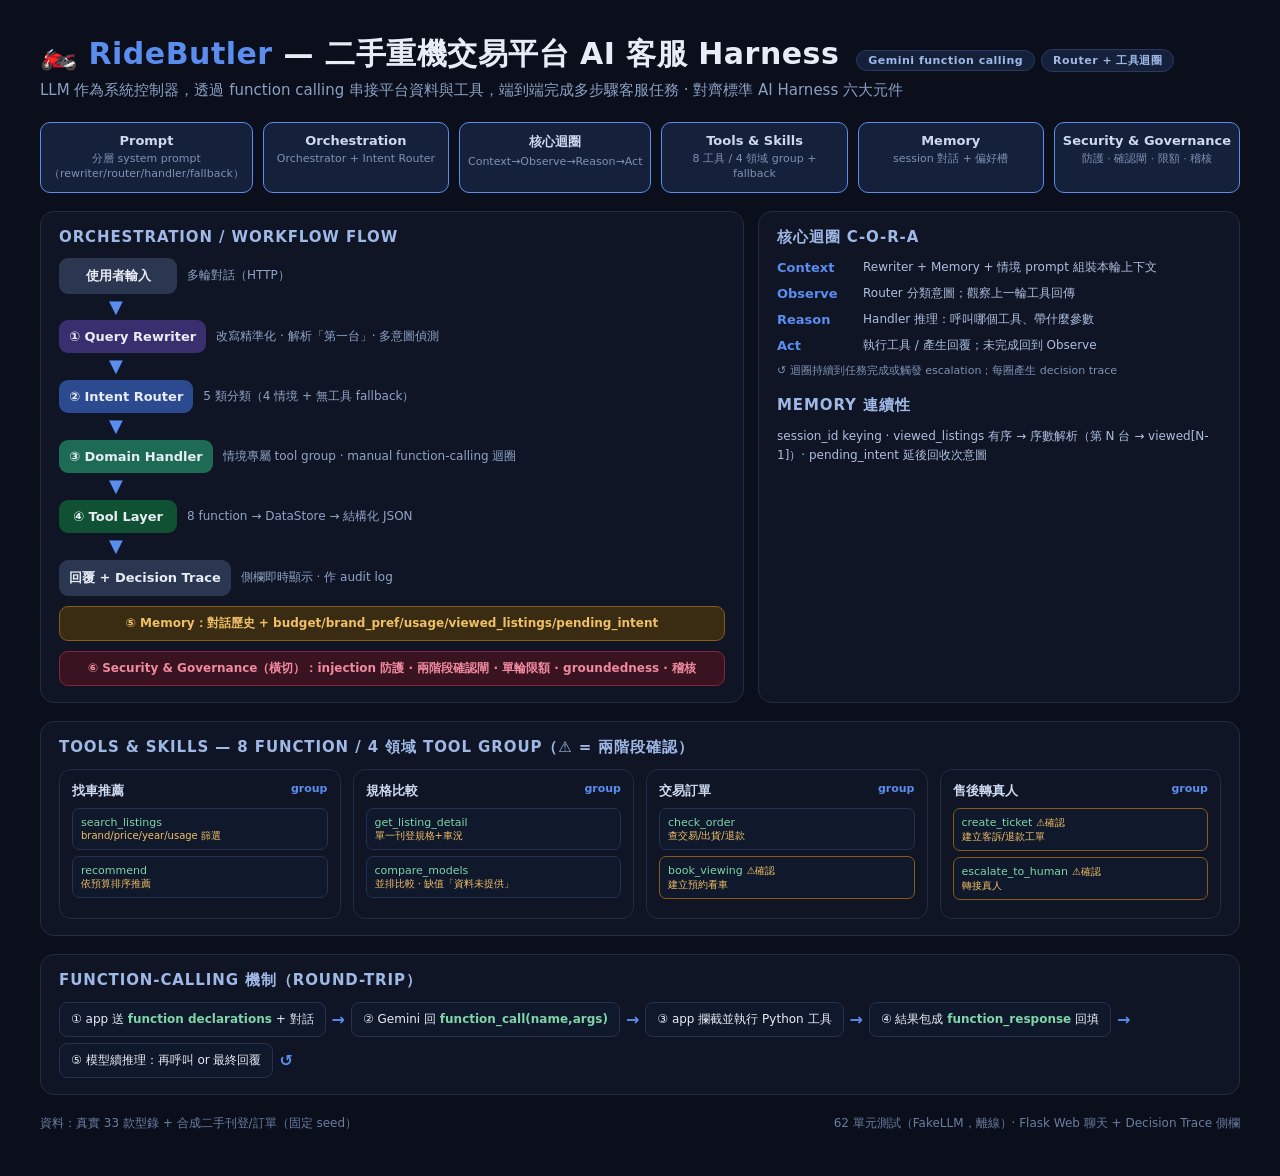
==== report/infographic.html @ eb48b734 "docs: written report + AI-Harness infographic (HTML + PNG) Co-Authored-By: Claude Opus 4.8 (1M conte" ====
<!doctype html>
<html lang="zh-Hant">
<head>
<meta charset="utf-8">
<title>RideButler AI Harness — Infographic</title>
<style>
  * { margin:0; padding:0; box-sizing:border-box; font-family:"PingFang TC","Microsoft JhengHei",system-ui,sans-serif; }
  body { background:#0b0f1c; color:#e8ecf5; width:1280px; padding:34px 40px 44px; }
  h1 { font-size:30px; letter-spacing:.5px; }
  h1 .em { color:#5b8def; }
  .sub { color:#8aa0c4; margin-top:6px; font-size:15px; }
  .grid6 { display:grid; grid-template-columns:repeat(6,1fr); gap:10px; margin:22px 0 6px; }
  .comp { background:#141b2e; border:1px solid #25304a; border-radius:10px; padding:10px 8px; text-align:center; }
  .comp .t { font-size:13px; font-weight:700; color:#cdd9ef; }
  .comp .d { font-size:11px; color:#7e92b4; margin-top:4px; line-height:1.35; }
  .comp.hl { border-color:#5b8def; background:#15203a; }
  .row { display:flex; gap:14px; margin-top:18px; }
  .panel { background:#0f1525; border:1px solid #222c44; border-radius:14px; padding:16px 18px; }
  .panel h2 { font-size:15px; color:#9fb8e6; text-transform:uppercase; letter-spacing:.06em; margin-bottom:12px; }
  .flow { flex:1.5; }
  .pipe { display:flex; flex-direction:column; gap:8px; }
  .stage { display:flex; align-items:center; gap:10px; }
  .chip { min-width:118px; text-align:center; padding:9px 10px; border-radius:9px; font-size:13px; font-weight:700; }
  .c-user{ background:#2b3650; } .c-rw{ background:#3a2f6e; } .c-rt{ background:#2b4a8f; }
  .c-hd{ background:#1d6b54; } .c-tool{ background:#0f5132; } .c-reply{ background:#2b3650; }
  .stage .desc { font-size:12px; color:#90a4c6; }
  .arrow { color:#5b8def; font-size:18px; padding-left:50px; line-height:.6; }
  .crossbar { margin-top:10px; display:flex; gap:10px; }
  .bar { flex:1; border-radius:9px; padding:8px 10px; font-size:12px; text-align:center; font-weight:600; }
  .mem { background:#3a2c12; border:1px solid #8a5a16; color:#f0c068; }
  .gov { background:#3a1320; border:1px solid #8a2440; color:#f08aa0; }
  .cora { flex:1; }
  .cora .step { display:flex; align-items:center; gap:8px; margin-bottom:9px; }
  .cora .k { width:78px; font-weight:800; font-size:13px; color:#5b8def; }
  .cora .v { font-size:12px; color:#aebede; }
  .cora .loopnote { font-size:11px; color:#7e92b4; margin-top:4px; }
  .tools { margin-top:18px; }
  .tgrid { display:grid; grid-template-columns:repeat(4,1fr); gap:12px; }
  .dom { background:#0f1525; border:1px solid #222c44; border-radius:12px; padding:12px; }
  .dom .h { font-size:13px; font-weight:800; color:#cdd9ef; margin-bottom:8px; display:flex; justify-content:space-between; }
  .dom .h .g { color:#5b8def; font-size:11px; font-weight:600; }
  .tool { background:#10182b; border:1px solid #243150; border-radius:7px; padding:6px 8px; margin-bottom:6px; font-size:12px; }
  .tool code { color:#7fd4a8; font-size:11px; }
  .tool.warn { border-color:#8a5a16; }
  .tool .lock { color:#f0c068; font-size:10px; }
  .rt { margin-top:18px; }
  .rtsteps { display:flex; align-items:center; gap:6px; flex-wrap:wrap; }
  .rtbox { background:#10182b; border:1px solid #243150; border-radius:8px; padding:8px 11px; font-size:12px; }
  .rtbox b { color:#7fd4a8; }
  .rtar { color:#5b8def; font-weight:800; }
  .foot { margin-top:20px; color:#6b7ea0; font-size:12px; display:flex; justify-content:space-between; }
  .tag { display:inline-block; background:#15203a; border:1px solid #2b3a5c; color:#9fb8e6; border-radius:20px; padding:3px 11px; font-size:11px; margin-left:6px; }
</style>
</head>
<body>
  <h1>🏍️ <span class="em">RideButler</span> — 二手重機交易平台 AI 客服 Harness
    <span class="tag">Gemini function calling</span><span class="tag">Router + 工具迴圈</span></h1>
  <div class="sub">LLM 作為系統控制器，透過 function calling 串接平台資料與工具，端到端完成多步驟客服任務 · 對齊標準 AI Harness 六大元件</div>

  <!-- 6 canonical components -->
  <div class="grid6">
    <div class="comp hl"><div class="t">Prompt</div><div class="d">分層 system prompt（rewriter/router/handler/fallback）</div></div>
    <div class="comp hl"><div class="t">Orchestration</div><div class="d">Orchestrator + Intent Router</div></div>
    <div class="comp hl"><div class="t">核心迴圈</div><div class="d">Context→Observe→Reason→Act</div></div>
    <div class="comp hl"><div class="t">Tools & Skills</div><div class="d">8 工具 / 4 領域 group + fallback</div></div>
    <div class="comp hl"><div class="t">Memory</div><div class="d">session 對話 + 偏好槽</div></div>
    <div class="comp hl"><div class="t">Security & Governance</div><div class="d">防護 · 確認閘 · 限額 · 稽核</div></div>
  </div>

  <!-- main flow + C-O-R-A -->
  <div class="row">
    <div class="panel flow">
      <h2>Orchestration / Workflow Flow</h2>
      <div class="pipe">
        <div class="stage"><div class="chip c-user">使用者輸入</div><div class="desc">多輪對話（HTTP）</div></div>
        <div class="arrow">▼</div>
        <div class="stage"><div class="chip c-rw">① Query Rewriter</div><div class="desc">改寫精準化 · 解析「第一台」· 多意圖偵測</div></div>
        <div class="arrow">▼</div>
        <div class="stage"><div class="chip c-rt">② Intent Router</div><div class="desc">5 類分類（4 情境 + 無工具 fallback）</div></div>
        <div class="arrow">▼</div>
        <div class="stage"><div class="chip c-hd">③ Domain Handler</div><div class="desc">情境專屬 tool group · manual function-calling 迴圈</div></div>
        <div class="arrow">▼</div>
        <div class="stage"><div class="chip c-tool">④ Tool Layer</div><div class="desc">8 function → DataStore → 結構化 JSON</div></div>
        <div class="arrow">▼</div>
        <div class="stage"><div class="chip c-reply">回覆 + Decision Trace</div><div class="desc">側欄即時顯示 · 作 audit log</div></div>
      </div>
      <div class="crossbar">
        <div class="bar mem">⑤ Memory：對話歷史 + budget/brand_pref/usage/viewed_listings/pending_intent</div>
      </div>
      <div class="crossbar">
        <div class="bar gov">⑥ Security & Governance（橫切）：injection 防護 · 兩階段確認閘 · 單輪限額 · groundedness · 稽核</div>
      </div>
    </div>

    <div class="panel cora">
      <h2>核心迴圈 C-O-R-A</h2>
      <div class="step"><div class="k">Context</div><div class="v">Rewriter + Memory + 情境 prompt 組裝本輪上下文</div></div>
      <div class="step"><div class="k">Observe</div><div class="v">Router 分類意圖；觀察上一輪工具回傳</div></div>
      <div class="step"><div class="k">Reason</div><div class="v">Handler 推理：呼叫哪個工具、帶什麼參數</div></div>
      <div class="step"><div class="k">Act</div><div class="v">執行工具 / 產生回覆；未完成回到 Observe</div></div>
      <div class="loopnote">↺ 迴圈持續到任務完成或觸發 escalation；每圈產生 decision trace</div>
      <h2 style="margin-top:18px">Memory 連續性</h2>
      <div class="v" style="font-size:12px;color:#aebede;line-height:1.6">
        session_id keying · viewed_listings 有序 → 序數解析（第 N 台 → viewed[N-1]）· pending_intent 延後回收次意圖
      </div>
    </div>
  </div>

  <!-- tool chain -->
  <div class="panel tools">
    <h2>Tools & Skills — 8 function / 4 領域 tool group（⚠ = 兩階段確認）</h2>
    <div class="tgrid">
      <div class="dom"><div class="h">找車推薦 <span class="g">group</span></div>
        <div class="tool"><code>search_listings</code><div class="lock">brand/price/year/usage 篩選</div></div>
        <div class="tool"><code>recommend</code><div class="lock">依預算排序推薦</div></div>
      </div>
      <div class="dom"><div class="h">規格比較 <span class="g">group</span></div>
        <div class="tool"><code>get_listing_detail</code><div class="lock">單一刊登規格+車況</div></div>
        <div class="tool"><code>compare_models</code><div class="lock">並排比較 · 缺值「資料未提供」</div></div>
      </div>
      <div class="dom"><div class="h">交易訂單 <span class="g">group</span></div>
        <div class="tool"><code>check_order</code><div class="lock">查交易/出貨/退款</div></div>
        <div class="tool warn"><code>book_viewing</code> <span class="lock">⚠確認</span><div class="lock">建立預約看車</div></div>
      </div>
      <div class="dom"><div class="h">售後轉真人 <span class="g">group</span></div>
        <div class="tool warn"><code>create_ticket</code> <span class="lock">⚠確認</span><div class="lock">建立客訴/退款工單</div></div>
        <div class="tool warn"><code>escalate_to_human</code> <span class="lock">⚠確認</span><div class="lock">轉接真人</div></div>
      </div>
    </div>
  </div>

  <!-- function-calling round trip -->
  <div class="panel rt">
    <h2>Function-Calling 機制（round-trip）</h2>
    <div class="rtsteps">
      <div class="rtbox">① app 送 <b>function declarations</b> + 對話</div>
      <span class="rtar">→</span>
      <div class="rtbox">② Gemini 回 <b>function_call(name,args)</b></div>
      <span class="rtar">→</span>
      <div class="rtbox">③ app 攔截並執行 Python 工具</div>
      <span class="rtar">→</span>
      <div class="rtbox">④ 結果包成 <b>function_response</b> 回填</div>
      <span class="rtar">→</span>
      <div class="rtbox">⑤ 模型續推理：再呼叫 or 最終回覆</div>
      <span class="rtar">↺</span>
    </div>
  </div>

  <div class="foot">
    <div>資料：真實 33 款型錄 + 合成二手刊登/訂單（固定 seed）</div>
    <div>62 單元測試（FakeLLM，離線）· Flask Web 聊天 + Decision Trace 側欄</div>
  </div>
</body>
</html>
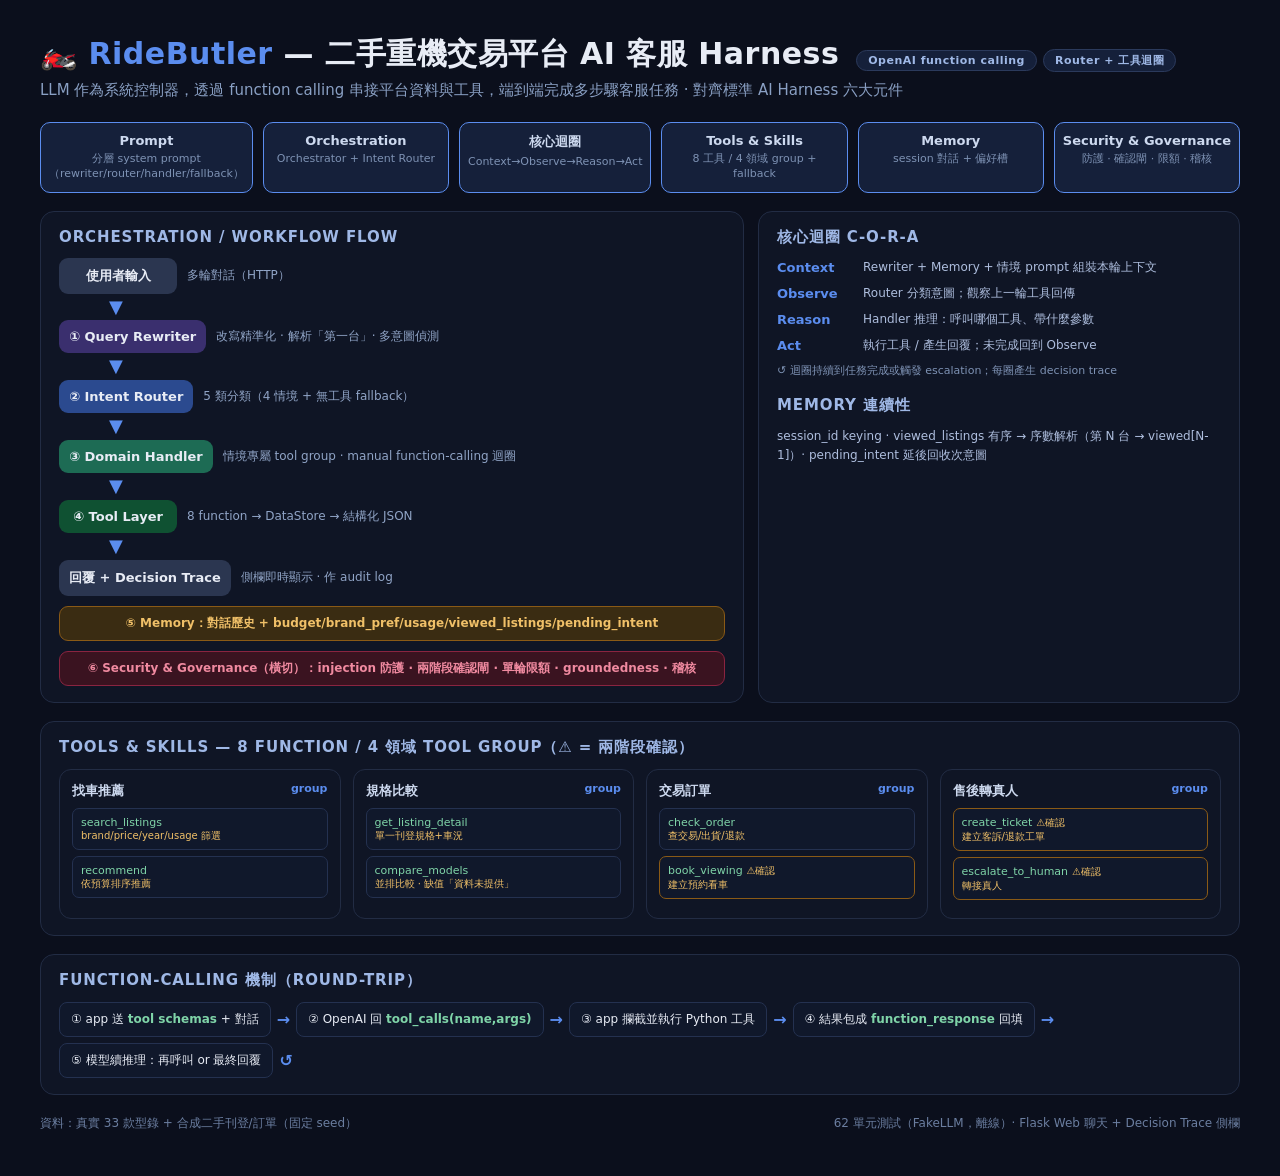
==== commit 8b2d17f7: "feat: migrate LLM backend Gemini → OpenAI (gpt-4.1-mini); fill real eval metrics - Add harness/opena" ====
--- a/report/infographic.html
+++ b/report/infographic.html
@@ -54,7 +54,7 @@
 </head>
 <body>
   <h1>🏍️ <span class="em">RideButler</span> — 二手重機交易平台 AI 客服 Harness
-    <span class="tag">Gemini function calling</span><span class="tag">Router + 工具迴圈</span></h1>
+    <span class="tag">OpenAI function calling</span><span class="tag">Router + 工具迴圈</span></h1>
   <div class="sub">LLM 作為系統控制器，透過 function calling 串接平台資料與工具，端到端完成多步驟客服任務 · 對齊標準 AI Harness 六大元件</div>
 
   <!-- 6 canonical components -->
@@ -133,9 +133,9 @@
   <div class="panel rt">
     <h2>Function-Calling 機制（round-trip）</h2>
     <div class="rtsteps">
-      <div class="rtbox">① app 送 <b>function declarations</b> + 對話</div>
+      <div class="rtbox">① app 送 <b>tool schemas</b> + 對話</div>
       <span class="rtar">→</span>
-      <div class="rtbox">② Gemini 回 <b>function_call(name,args)</b></div>
+      <div class="rtbox">② OpenAI 回 <b>tool_calls(name,args)</b></div>
       <span class="rtar">→</span>
       <div class="rtbox">③ app 攔截並執行 Python 工具</div>
       <span class="rtar">→</span>
